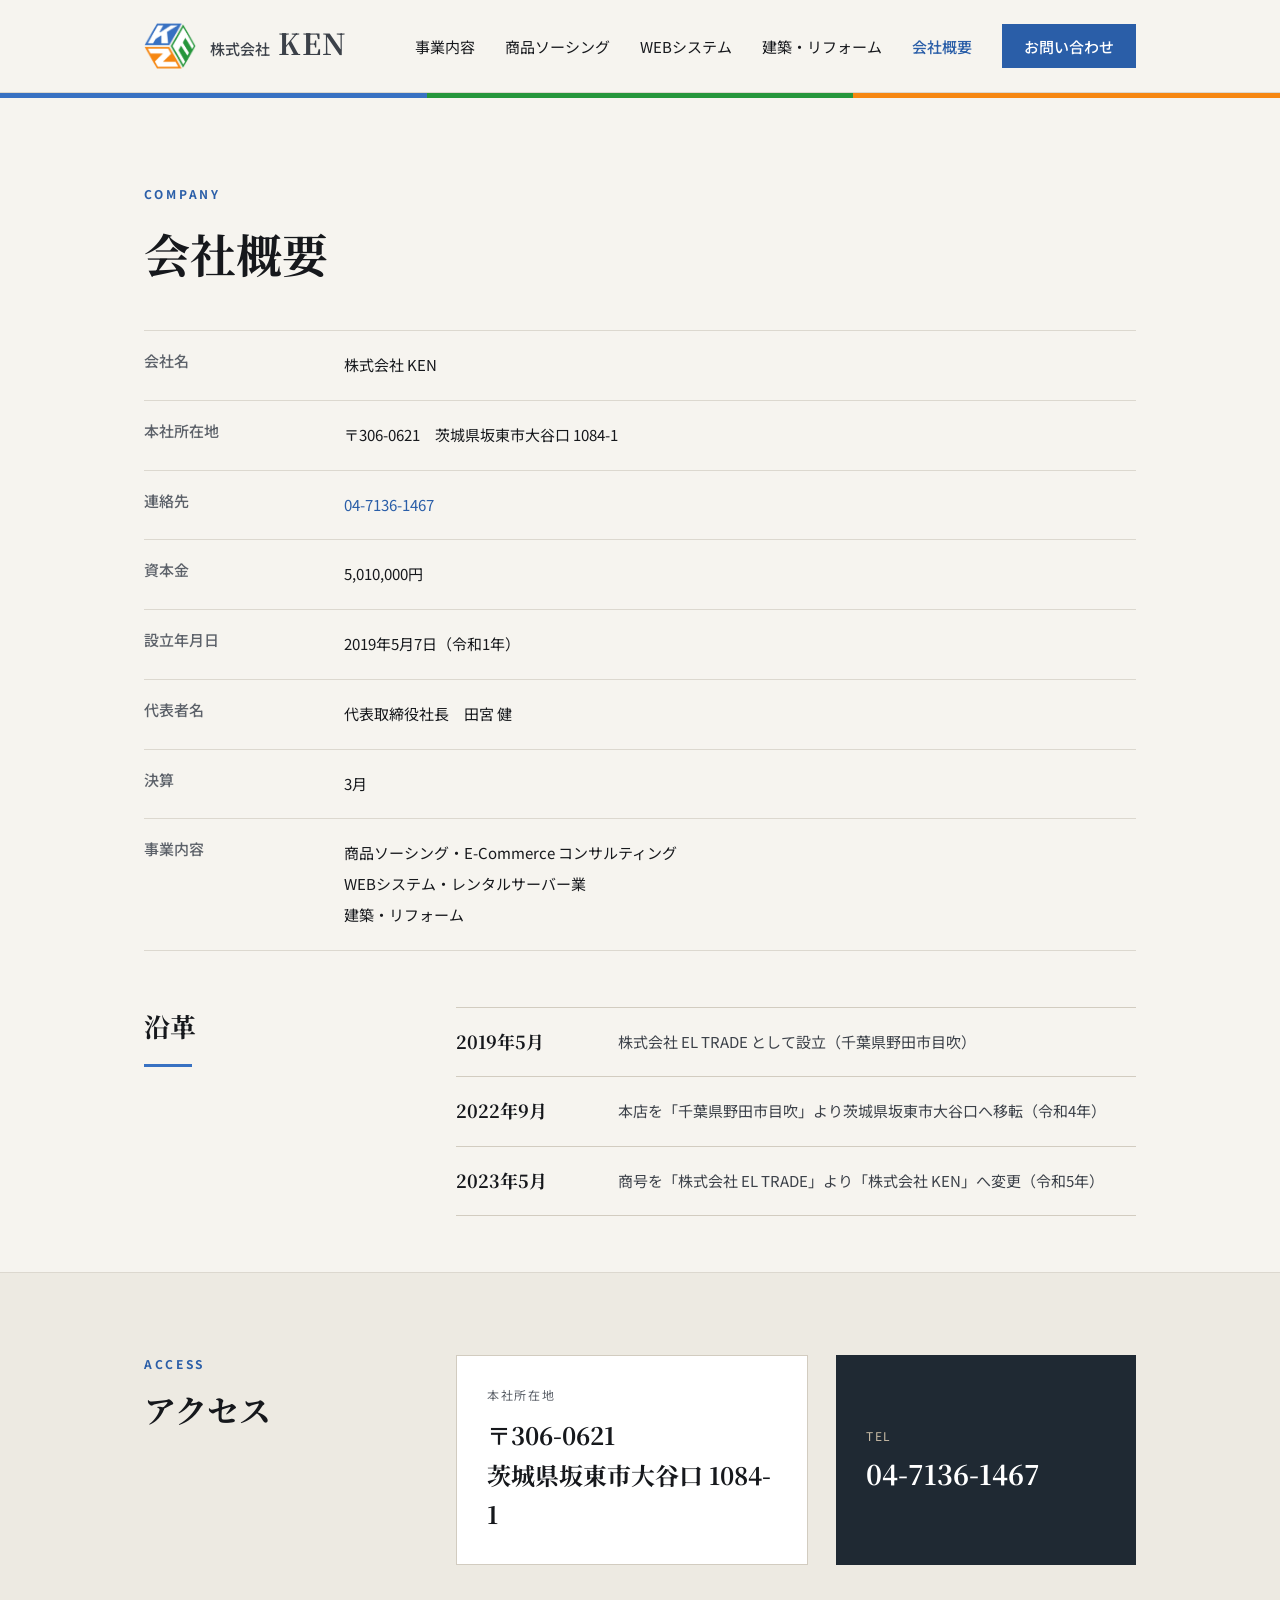
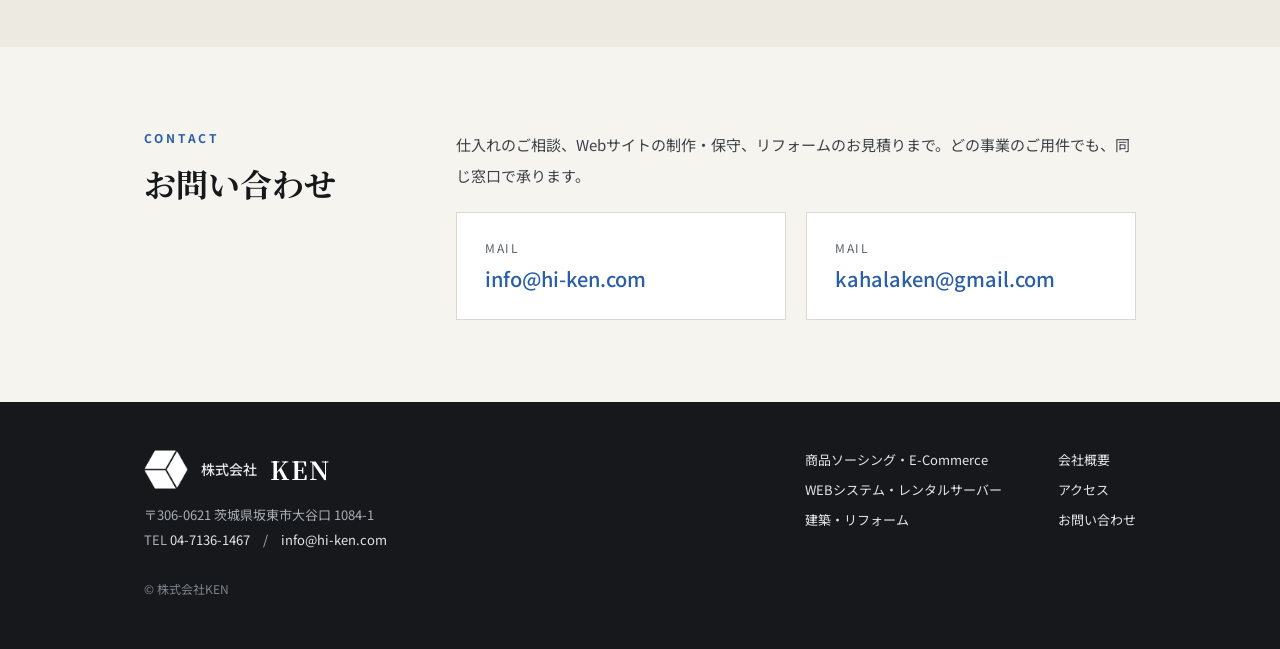
==== company.html @ d23399e8 "hi-ken.com 새 홈페이지 첫 판 (11개 파일) Co-Authored-By: Claude Fable 5.1 <noreply@anthropic.com>" ====
<!doctype html>
<html lang="ja">
<head>
<meta charset="utf-8">
<meta name="viewport" content="width=device-width, initial-scale=1">
<title>会社概要｜株式会社KEN</title>
<meta name="description" content="株式会社KEN 会社概要・アクセス・お問い合わせ。〒306-0621 茨城県坂東市大谷口 1084-1／TEL 04-7136-1467。">
<meta property="og:title" content="会社概要｜株式会社KEN">
<meta property="og:description" content="株式会社KEN 会社概要・アクセス・お問い合わせ。〒306-0621 茨城県坂東市大谷口 1084-1／TEL 04-7136-1467。">
<meta property="og:type" content="website">
<meta property="og:url" content="https://www.hi-ken.com/">
<meta property="og:image" content="https://www.hi-ken.com/images/logo.png">
<link rel="icon" href="images/favicon.png" type="image/png">
<link rel="apple-touch-icon" href="images/logo.png">
<link rel="preconnect" href="https://fonts.googleapis.com"><link rel="preconnect" href="https://fonts.gstatic.com" crossorigin><link rel="stylesheet" href="https://fonts.googleapis.com/css2?family=Noto+Sans+JP:wght@400;500;700&family=Noto+Serif+JP:wght@500;700&display=swap">
<link rel="stylesheet" href="style.css">
</head>
<body>
<a class="skip" href="#main">本文へスキップ</a>
<header class="site-head">
  <div class="inner">
    <a class="brand" href="index.html">
      <img src="images/logo.png" alt="株式会社KEN">
      <span class="txt"><span class="co">株式会社</span><span class="nm">KEN</span></span>
    </a>
    <button class="navtoggle" type="button" aria-label="メニューを開く" aria-expanded="false" aria-controls="gnav">
      <svg width="22" height="16" viewBox="0 0 22 16" fill="none" stroke="#16181C" stroke-width="1.6" aria-hidden="true"><path d="M0 1h22M0 8h22M0 15h22"/></svg>
    </button>
    <nav class="gnav" id="gnav">
      <a href="index.html#business">事業内容</a>
      <a href="sourcing.html">商品ソーシング</a>
      <a href="web.html">WEBシステム</a>
      <a href="reform.html">建築・リフォーム</a>
      <a href="company.html" class="on">会社概要</a>
      <a class="btn-head" href="company.html#contact">お問い合わせ</a>
    </nav>
  </div>
</header>
<div class="tribar" aria-hidden="true"><i></i><i></i><i></i></div>
<main id="main">
<section style="padding-bottom:44px">
  <div class="wrap">
    <span class="eyebrow">COMPANY</span>
    <h1 class="h-sec" style="font-size:46px;margin-top:16px">会社概要</h1>
  </div>
</section>

<section style="padding-top:0;padding-bottom:56px">
  <div class="wrap">
    <table class="ctable"><tbody><tr><th scope="row">会社名</th><td>株式会社 KEN</td></tr><tr><th scope="row">本社所在地</th><td>〒306-0621　茨城県坂東市大谷口 1084-1</td></tr><tr><th scope="row">連絡先</th><td><a href="tel:0471361467">04-7136-1467</a></td></tr><tr><th scope="row">資本金</th><td>5,010,000円</td></tr><tr><th scope="row">設立年月日</th><td>2019年5月7日（令和1年）</td></tr><tr><th scope="row">代表者名</th><td>代表取締役社長　田宮 健</td></tr><tr><th scope="row">決算</th><td>3月</td></tr><tr><th scope="row">事業内容</th><td>商品ソーシング・E-Commerce コンサルティング<br>WEBシステム・レンタルサーバー業<br>建築・リフォーム</td></tr></tbody></table>
  </div>
</section>

<section style="padding-top:0;padding-bottom:56px">
  <div class="wrap split">
    <div class="side" style="width:240px;flex:0 0 240px"><h2 style="font-size:26px">沿革</h2><i class="rule"></i></div>
    <div class="main">
      <ol class="hist">
        <li><span class="d">2019年5月</span><span class="t">株式会社 EL TRADE として設立（千葉県野田市目吹）</span></li>
        <li><span class="d">2022年9月</span><span class="t">本店を「千葉県野田市目吹」より茨城県坂東市大谷口へ移転（令和4年）</span></li>
        <li><span class="d">2023年5月</span><span class="t">商号を「株式会社 EL TRADE」より「株式会社 KEN」へ変更（令和5年）</span></li>
      </ol>
    </div>
  </div>
</section>

<section class="band" id="access">
  <div class="wrap split">
    <div class="side" style="width:240px;flex:0 0 240px"><span class="eyebrow">ACCESS</span><h2 style="font-size:32px">アクセス</h2></div>
    <div class="main">
      <div class="accessrow">
        <div class="addr">
          <span class="cap">本社所在地</span>
          <p>〒306-0621<br>茨城県坂東市大谷口 1084-1</p>
        </div>
        <div class="tel">
          <span class="cap">TEL</span>
          <a href="tel:0471361467">04-7136-1467</a>
        </div>
      </div>
    </div>
  </div>
</section>

<section id="contact">
  <div class="wrap split">
    <div class="side" style="width:240px;flex:0 0 240px"><span class="eyebrow">CONTACT</span><h2 style="font-size:32px">お問い合わせ</h2></div>
    <div class="main">
      <p class="txt" style="margin-bottom:20px">仕入れのご相談、Webサイトの制作・保守、リフォームのお見積りまで。どの事業のご用件でも、同じ窓口で承ります。</p>
      <div class="mailgrid">
        <a href="mailto:info@hi-ken.com"><span class="cap">MAIL</span><span class="val">info@hi-ken.com</span></a>
        <a href="mailto:kahalaken@gmail.com"><span class="cap">MAIL</span><span class="val">kahalaken@gmail.com</span></a>
      </div>
    </div>
  </div>
</section>
</main>
<footer class="site-foot">
  <div class="inner">
    <div>
      <div class="brandrow">
        <img src="images/logo-white.png" alt="">
        <span class="co">株式会社</span><span class="nm">KEN</span>
      </div>
      <p class="addr">〒306-0621 茨城県坂東市大谷口 1084-1<br>TEL <a href="tel:0471361467">04-7136-1467</a>　/　<a href="mailto:info@hi-ken.com">info@hi-ken.com</a></p>
      <p class="copy">&copy; 株式会社KEN</p>
    </div>
    <div class="navs">
      <nav>
        <a href="sourcing.html">商品ソーシング・E-Commerce</a>
        <a href="web.html">WEBシステム・レンタルサーバー</a>
        <a href="reform.html">建築・リフォーム</a>
      </nav>
      <nav>
        <a href="company.html">会社概要</a>
        <a href="company.html#access">アクセス</a>
        <a href="company.html#contact">お問い合わせ</a>
      </nav>
    </div>
  </div>
</footer>
<script>
(function(){
  var b=document.querySelector('.navtoggle'), n=document.getElementById('gnav');
  if(!b||!n) return;
  b.addEventListener('click',function(){
    var open=n.classList.toggle('open');
    b.setAttribute('aria-expanded', open?'true':'false');
    b.setAttribute('aria-label', open?'メニューを閉じる':'メニューを開く');
  });
})();
</script>
</body>
</html>
---- style.css ----
@charset "UTF-8";

/* ==========================================================
   株式会社KEN — hi-ken.com
   色は社章（立方体）の三面から。青=ソーシング / 緑=WEB / 橙=建築
   ========================================================== */

:root{
  --blue:#3871C2;
  --blue-ink:#2A5EA8;
  --blue-dark:#1C4479;
  --green:#26963C;
  --green-ink:#1C7A30;
  --orange:#F68712;
  --orange-ink:#99530A;

  --ground:#F6F4EF;
  --ground-2:#EDEAE2;
  --white:#FFFFFF;
  --ink:#16181C;
  --body:#3C4149;
  --muted:#5C6169;
  --line:#DCD8CF;
  --line-2:#D2CCC0;
  --deep:#1F2933;
  --deep-line:#3C4753;
  --sand:#C9BCA6;

  --wrap:1136px;
  --pad:72px;

  --serif:"Noto Serif JP",serif;
  --sans:"Noto Sans JP",system-ui,-apple-system,sans-serif;
}

*{box-sizing:border-box}

html{scroll-behavior:smooth}

body{
  margin:0;
  font-family:var(--sans);
  background:var(--ground);
  color:var(--ink);
  -webkit-text-size-adjust:100%;
}

img{max-width:100%;height:auto;display:block}

a{color:var(--blue-ink);text-decoration:none}
a:hover{color:var(--blue-dark);text-decoration:underline}

.wrap{max-width:var(--wrap);margin:0 auto;padding-left:var(--pad);padding-right:var(--pad)}
@media (max-width:900px){:root{--pad:24px}}

.skip{position:absolute;left:-9999px}
.skip:focus{left:8px;top:8px;z-index:99;background:#fff;padding:10px 16px;border:2px solid var(--ink)}

/* ---------- ヘッダー ---------- */
.site-head{
  background:var(--ground);
  border-bottom:1px solid var(--line);
  position:sticky;top:0;z-index:50;
}
.site-head .inner{
  max-width:var(--wrap);margin:0 auto;
  padding:0 var(--pad);
  height:92px;display:flex;align-items:center;justify-content:space-between;gap:16px;
}
.brand{display:flex;align-items:center;gap:14px;color:var(--ink)}
.brand:hover{text-decoration:none;color:var(--ink)}
.brand img{width:52px;height:46px;object-fit:contain}
.brand .co{font-size:15px;font-weight:500}
.brand .nm{font-family:var(--serif);font-weight:700;font-size:29px;letter-spacing:.06em;line-height:1}
.brand .txt{display:flex;align-items:baseline;gap:8px}

.gnav{display:flex;align-items:center;gap:30px}
.gnav a{font-size:15px;color:var(--ink)}
.gnav a.on{color:var(--blue-ink);font-weight:500}
.gnav .btn-head{
  display:inline-flex;align-items:center;height:44px;padding:0 22px;
  background:var(--blue-ink);color:#fff;font-size:15px;font-weight:500;
}
.gnav .btn-head:hover{background:var(--blue-dark);color:#fff;text-decoration:none}

.navtoggle{display:none;width:44px;height:44px;border:0;background:transparent;cursor:pointer;align-items:center;justify-content:center}

@media (max-width:900px){
  .site-head .inner{height:66px}
  .brand img{width:40px;height:35px}
  .brand .nm{font-size:23px}
  .brand .co{font-size:12px}
  .navtoggle{display:flex}
  .gnav{
    display:none;position:absolute;left:0;right:0;top:100%;
    background:var(--ground);border-bottom:1px solid var(--line);
    flex-direction:column;align-items:stretch;gap:0;padding:8px 24px 20px;
  }
  .gnav.open{display:flex}
  .gnav a{padding:16px 0;border-bottom:1px solid var(--line)}
  .gnav .btn-head{margin-top:14px;justify-content:center;border:0}
}

/* 三色帯 */
.tribar{height:5px;display:flex}
.tribar i{flex:1}
.tribar i:nth-child(1){background:var(--blue)}
.tribar i:nth-child(2){background:var(--green)}
.tribar i:nth-child(3){background:var(--orange)}

/* ---------- 共通パーツ ---------- */
.eyebrow{font-size:12px;letter-spacing:.24em;color:var(--blue-ink);font-weight:700}
.eyebrow.g{color:var(--green-ink)}
.eyebrow.o{color:var(--orange-ink)}

h1,h2,h3{font-family:var(--serif);font-weight:700;margin:0}
.h-sec{font-size:40px}
@media (max-width:900px){.h-sec{font-size:27px}}

.lead{font-size:17px;line-height:2.05;color:var(--body);margin:0}
.txt{font-size:15px;line-height:2.1;color:var(--body);margin:0}
@media (max-width:900px){.lead{font-size:15px}.txt{font-size:14px;line-height:2.05}}

.btn{display:inline-flex;align-items:center;justify-content:center;height:52px;padding:0 30px;font-size:15px;font-weight:500}
.btn-dark{background:var(--ink);color:#fff}
.btn-dark:hover{background:#000;color:#fff;text-decoration:none}
.btn-line{border:1px solid var(--ink);color:var(--ink)}
.btn-line:hover{background:var(--ink);color:#fff;text-decoration:none}
.btn-blue{background:var(--blue-ink);color:#fff}
.btn-blue:hover{background:var(--blue-dark);color:#fff;text-decoration:none}
.btn-green{background:var(--green-ink);color:#fff}
.btn-green:hover{background:#155E25;color:#fff;text-decoration:none}
.btn-orange{background:var(--orange-ink);color:#fff}
.btn-orange:hover{background:#7A4208;color:#fff;text-decoration:none}
.btn-white{background:#fff;color:var(--ink)}
.btn-white:hover{background:#eee;color:var(--ink);text-decoration:none}

section{padding:82px 0}
@media (max-width:900px){section{padding:40px 0}}

/* ---------- ヒーロー ---------- */
.hero{display:flex;gap:56px;align-items:flex-start}
.hero .left{flex:1 1 0;min-width:0;display:flex;flex-direction:column;gap:22px}
.hero h1{font-size:54px;line-height:1.38}
.hero .welcome{font-family:var(--serif);font-size:21px;font-weight:500;color:var(--muted)}
.hero .btns{display:flex;gap:14px;flex-wrap:wrap;padding-top:6px}
.hero .panel{
  width:392px;flex:0 0 392px;background:var(--deep);color:#fff;padding:36px;
  display:flex;flex-direction:column;justify-content:space-between;gap:28px;align-self:stretch;
}
.hero .panel .cap{font-size:12px;letter-spacing:.2em;color:var(--sand)}
.hero .panel .note{font-size:13px;line-height:1.9;color:var(--sand);margin:0}
.fieldrow{display:flex;align-items:center;gap:14px}
.fieldrow .bar{width:12px;height:32px;flex:0 0 12px}
.fieldrow .nm{font-family:var(--serif);font-size:23px;font-weight:700;color:#fff;display:block}
.fieldrow .sub{font-size:12px;color:var(--sand);display:block}
.fields{display:flex;flex-direction:column;gap:16px}
@media (max-width:1000px){
  .hero{flex-direction:column;gap:32px}
  .hero h1{font-size:30px;line-height:1.45}
  .hero .welcome{font-size:16px}
  .hero .panel{width:100%;flex:1 1 auto;padding:26px}
  .hero .btns{flex-direction:column;align-items:stretch}
  .hero .btns .btn{width:100%}
}

/* ---------- 数字帯 ---------- */
.facts{background:var(--ground-2);border-top:1px solid var(--line);border-bottom:1px solid var(--line);padding:36px 0}
.facts .grid{display:grid;grid-template-columns:repeat(4,minmax(0,1fr));gap:40px}
.facts dt{font-size:12px;letter-spacing:.16em;color:var(--muted)}
.facts dd{margin:7px 0 0;font-family:var(--serif);font-size:26px;font-weight:700}
@media (max-width:900px){
  .facts .grid{grid-template-columns:repeat(2,minmax(0,1fr));gap:22px}
  .facts dd{font-size:20px}
}

/* ---------- ピックアップ（ゴルフ） ---------- */
.pickup{background:var(--deep);color:#fff;padding:80px 0}
.pickup .row{display:flex;gap:56px;align-items:flex-start}
.pickup .left{flex:1 1 0;min-width:0;display:flex;flex-direction:column;gap:22px}
.pickup .tag{display:flex;align-items:center;gap:12px}
.pickup .tag i{width:34px;height:4px;background:var(--blue);display:block}
.pickup .tag span{font-size:12px;letter-spacing:.22em;color:#8FB6E4;font-weight:700}
.pickup h2{font-size:40px;line-height:1.42}
.pickup p{margin:0;font-size:16px;line-height:2.05;color:#D9DDE2}
.pickup .cards{flex:0 0 420px;display:flex;flex-direction:column;gap:16px}
.pickup .card{border:1px solid var(--deep-line);padding:22px 24px}
.pickup .card h3{font-size:18px;color:#fff;margin-bottom:7px}
.pickup .card p{font-size:14px;line-height:1.9;color:var(--sand)}
.pickup .btn{align-self:flex-start}
@media (max-width:1000px){
  .pickup{padding:40px 0}
  .pickup .row{flex-direction:column;gap:26px}
  .pickup h2{font-size:25px}
  .pickup p{font-size:14px;line-height:2}
  .pickup .cards{flex:1 1 auto;width:100%}
  .pickup .btn{width:100%}
}

/* ---------- 事業カード ---------- */
.sec-head{display:flex;align-items:flex-end;justify-content:space-between;gap:32px;margin-bottom:40px}
.sec-head .t{display:flex;flex-direction:column;gap:14px}
.sec-head .note{width:420px;font-size:14px;line-height:2;color:var(--muted);margin:0}
@media (max-width:1000px){
  .sec-head{flex-direction:column;align-items:flex-start;gap:16px;margin-bottom:24px}
  .sec-head .note{width:auto}
}

.bizgrid{display:grid;grid-template-columns:repeat(3,minmax(0,1fr));gap:26px}
@media (max-width:1000px){.bizgrid{grid-template-columns:1fr;gap:18px}}

.biz{
  background:var(--white);border:1px solid var(--line);border-top:6px solid var(--blue);
  padding:32px 30px 34px;display:flex;flex-direction:column;gap:17px;
}
.biz.g{border-top-color:var(--green)}
.biz.o{border-top-color:var(--orange)}
.biz .no{font-family:var(--serif);font-size:30px;font-weight:700;color:var(--blue);line-height:1}
.biz.g .no{color:var(--green-ink)}
.biz.o .no{color:var(--orange-ink)}
.biz h3{font-size:22px;line-height:1.55}
.biz ul{margin:0;padding:0;list-style:none;display:flex;flex-direction:column;gap:11px}
.biz li{font-size:14px;line-height:1.75;color:var(--body);padding-left:20px;text-indent:-20px}
.biz .more{margin-top:auto;font-size:14px;font-weight:500;padding-top:6px}

/* ---------- 沿革 ---------- */
.band{background:var(--ground-2);border-top:1px solid var(--line)}
.split{display:flex;gap:72px;align-items:flex-start}
.split .side{width:300px;flex:0 0 300px;display:flex;flex-direction:column;gap:14px}
.split .side h2{font-size:38px}
.split .main{flex:1 1 0;min-width:0}
@media (max-width:1000px){
  .split{flex-direction:column;gap:20px}
  .split .side{width:auto;flex:1 1 auto}
  .split .side h2{font-size:27px}
}
.rule{width:48px;height:3px;background:var(--blue);margin-top:6px}
.rule.g{background:var(--green)}
.rule.o{background:var(--orange)}

.hist{margin:0;padding:0;list-style:none}
.hist li{display:flex;gap:32px;padding:20px 0;border-top:1px solid var(--line-2)}
.hist li:last-child{border-bottom:1px solid var(--line-2)}
.hist .d{width:130px;flex:0 0 130px;font-family:var(--serif);font-size:18px;font-weight:700}
.hist .t{font-size:15px;line-height:1.9;color:var(--body)}
@media (max-width:700px){
  .hist li{flex-direction:column;gap:6px;padding:14px 0}
  .hist .d{width:auto;flex:1 1 auto;font-size:15px}
  .hist .t{font-size:14px}
}

/* ---------- お問い合わせ ---------- */
.contact{display:flex;align-items:center;justify-content:space-between;gap:56px}
.contact .left{display:flex;flex-direction:column;gap:18px}
.contact h2{font-size:38px;line-height:1.45}
.contact .box{width:400px;flex:0 0 400px;background:var(--white);border:1px solid var(--line);padding:30px}
.contact dl{margin:0;display:flex;flex-direction:column;gap:16px}
.contact dt{font-size:12px;letter-spacing:.14em;color:var(--muted)}
.contact dd{margin:6px 0 0}
.tel-big{font-family:var(--serif);font-size:26px;font-weight:700;color:var(--ink)}
.tel-big:hover{color:var(--ink)}
@media (max-width:1000px){
  .contact{flex-direction:column;align-items:stretch;gap:24px}
  .contact h2{font-size:25px}
  .contact .box{width:auto;flex:1 1 auto;padding:22px}
}

/* ---------- 下層ページ ---------- */
.page-hero{background:var(--deep);color:#fff;border-top:6px solid var(--blue);padding:60px 0 52px}
.page-hero.g{border-top-color:var(--green)}
.page-hero.o{border-top-color:var(--orange)}
.page-hero .cap{font-size:12px;letter-spacing:.22em;color:var(--sand);font-weight:700}
.page-hero h1{font-size:42px;line-height:1.42;margin:18px 0}
.page-hero p{margin:0;font-size:15px;line-height:1.95;color:var(--sand)}
@media (max-width:900px){
  .page-hero{padding:34px 0 30px}
  .page-hero h1{font-size:26px;margin:12px 0}
  .page-hero p{font-size:13px}
}

.for-you{display:flex;flex-direction:column;gap:20px}
.for-you article{
  background:var(--white);border:1px solid var(--line);border-left:5px solid var(--blue);
  padding:32px 36px;display:flex;gap:44px;align-items:flex-start;
}
.for-you .side{width:290px;flex:0 0 290px;display:flex;flex-direction:column;gap:10px}
.for-you .no{font-family:var(--serif);font-size:34px;font-weight:700;color:var(--blue);line-height:1}
.for-you h3{font-family:var(--sans);font-size:19px;font-weight:700;line-height:1.65}
.for-you .body{flex:1 1 0;min-width:0;display:flex;flex-direction:column;gap:14px}
@media (max-width:1000px){
  .for-you article{flex-direction:column;gap:14px;padding:22px 20px}
  .for-you .side{width:auto;flex:1 1 auto}
  .for-you .no{font-size:26px}
  .for-you h3{font-size:17px}
}

.goal{background:var(--ground-2);border-top:1px solid var(--line);border-bottom:1px solid var(--line);padding:52px 0;text-align:center}
.goal .eyebrow{display:block;margin-bottom:16px}
.goal p{margin:0;font-family:var(--serif);font-size:30px;font-weight:700;line-height:1.6}
@media (max-width:900px){.goal{padding:30px 0}.goal p{font-size:20px}}

.cards2{display:grid;grid-template-columns:repeat(2,minmax(0,1fr));gap:22px}
.cards3{display:grid;grid-template-columns:repeat(3,minmax(0,1fr));gap:22px}
@media (max-width:1000px){.cards2,.cards3{grid-template-columns:1fr;gap:16px}}

.fcard{background:var(--white);border:1px solid var(--line);border-top:4px solid var(--blue);padding:28px 28px 30px;display:flex;flex-direction:column;gap:11px}
.fcard.g{border-top-color:var(--green)}
.fcard.o{border-top-color:var(--orange)}
.fcard h3{font-size:20px;line-height:1.5}
.fcard p{margin:0;font-size:14px;line-height:2.05;color:var(--body)}
.fcard ul{margin:0;padding:0;list-style:none;display:flex;flex-direction:column;gap:8px}
.fcard li{font-size:13px;line-height:1.75;color:var(--muted);padding-left:14px;text-indent:-14px}

.pcard{background:var(--white);border:1px solid var(--line-2);padding:26px 24px 28px;display:flex;flex-direction:column;gap:10px}
.pcard h3{font-size:19px}
.pcard p{margin:0;font-size:14px;line-height:2.05;color:var(--body)}

.chips{display:flex;flex-wrap:wrap;gap:10px}
.chips span{display:inline-flex;align-items:center;height:40px;padding:0 18px;background:#fff;border:1px solid var(--line-2);font-size:15px}

.cta{display:flex;align-items:center;justify-content:space-between;gap:48px}
.cta .left{display:flex;flex-direction:column;gap:12px}
.cta h2{font-size:30px}
.cta .btns{display:flex;align-items:center;gap:16px;flex-shrink:0;flex-wrap:wrap}
.cta .tel{display:inline-flex;align-items:center;height:56px;padding:0 30px;border:1px solid var(--ink);color:var(--ink);font-family:var(--serif);font-size:23px;font-weight:700}
.cta .tel:hover{background:var(--ink);color:#fff;text-decoration:none}
.cta .mail{height:56px}
@media (max-width:1000px){
  .cta{flex-direction:column;align-items:stretch;gap:20px}
  .cta h2{font-size:22px}
  .cta .btns{flex-direction:column;align-items:stretch}
  .cta .tel,.cta .mail{justify-content:center;width:100%}
}

/* ---------- 会社概要 表 ---------- */
.ctable{width:100%;border-collapse:collapse;font-size:15px}
.ctable th{width:200px;text-align:left;font-weight:500;color:var(--muted);padding:19px 0;border-top:1px solid var(--line);vertical-align:top}
.ctable td{padding:19px 0;border-top:1px solid var(--line);color:var(--ink);line-height:2.05}
.ctable tr:last-child th,.ctable tr:last-child td{border-bottom:1px solid var(--line)}
@media (max-width:700px){
  .ctable,.ctable tbody,.ctable tr,.ctable th,.ctable td{display:block;width:auto}
  .ctable th{padding:14px 0 0;border-top:1px solid var(--line);font-size:13px}
  .ctable td{padding:4px 0 14px;border-top:0;font-size:14px}
  .ctable tr:last-child th{border-bottom:0}
}

.accessrow{display:flex;gap:28px;align-items:stretch}
.accessrow .addr{flex:1 1 0;min-width:0;background:#fff;border:1px solid var(--line-2);padding:30px;display:flex;flex-direction:column;justify-content:center;gap:12px}
.accessrow .addr p{margin:0;font-family:var(--serif);font-size:24px;font-weight:700;line-height:1.65}
.accessrow .tel{width:300px;flex:0 0 300px;background:var(--deep);color:#fff;padding:30px;display:flex;flex-direction:column;justify-content:center;gap:10px}
.accessrow .tel a{font-family:var(--serif);font-size:27px;font-weight:700;color:#fff}
.accessrow .cap{font-size:12px;letter-spacing:.14em;color:var(--muted)}
.accessrow .tel .cap{color:var(--sand)}
@media (max-width:1000px){
  .accessrow{flex-direction:column;gap:16px}
  .accessrow .tel{width:auto;flex:1 1 auto}
  .accessrow .addr p{font-size:19px}
}

.mailgrid{display:grid;grid-template-columns:repeat(2,minmax(0,1fr));gap:20px}
.mailgrid a{background:#fff;border:1px solid var(--line);padding:26px 28px;display:flex;flex-direction:column;gap:8px;color:var(--ink)}
.mailgrid a:hover{text-decoration:none;border-color:var(--blue-ink)}
.mailgrid .cap{font-size:12px;letter-spacing:.14em;color:var(--muted)}
.mailgrid .val{font-size:20px;font-weight:500;color:var(--blue-ink);word-break:break-all}
@media (max-width:700px){.mailgrid{grid-template-columns:1fr;gap:14px}.mailgrid .val{font-size:17px}}

/* ---------- フッター ---------- */
.site-foot{background:var(--ink);color:#fff;padding:48px 0 52px}
.site-foot .inner{max-width:var(--wrap);margin:0 auto;padding:0 var(--pad);display:flex;justify-content:space-between;align-items:flex-start;gap:40px;flex-wrap:wrap}
.site-foot .brandrow{display:flex;align-items:center;gap:13px}
.site-foot .brandrow img{width:44px;height:39px;object-fit:contain}
.site-foot .co{font-size:14px;font-weight:500;color:#E3E5E8}
.site-foot .nm{font-family:var(--serif);font-weight:700;font-size:25px;letter-spacing:.06em}
.site-foot .addr{font-size:13px;line-height:1.95;color:#A8AEB6;margin:13px 0 0}
.site-foot nav{display:flex;flex-direction:column;gap:11px}
.site-foot .navs{display:flex;gap:56px;flex-wrap:wrap}
.site-foot a{font-size:13px;color:#E3E5E8}
.site-foot a:hover{color:#fff}
.copy{font-size:12px;color:#7E858E;margin:28px 0 0}
@media (max-width:900px){
  .site-foot{padding:30px 0 34px}
  .site-foot .inner{flex-direction:column;gap:22px}
  .site-foot .navs{gap:28px}
}
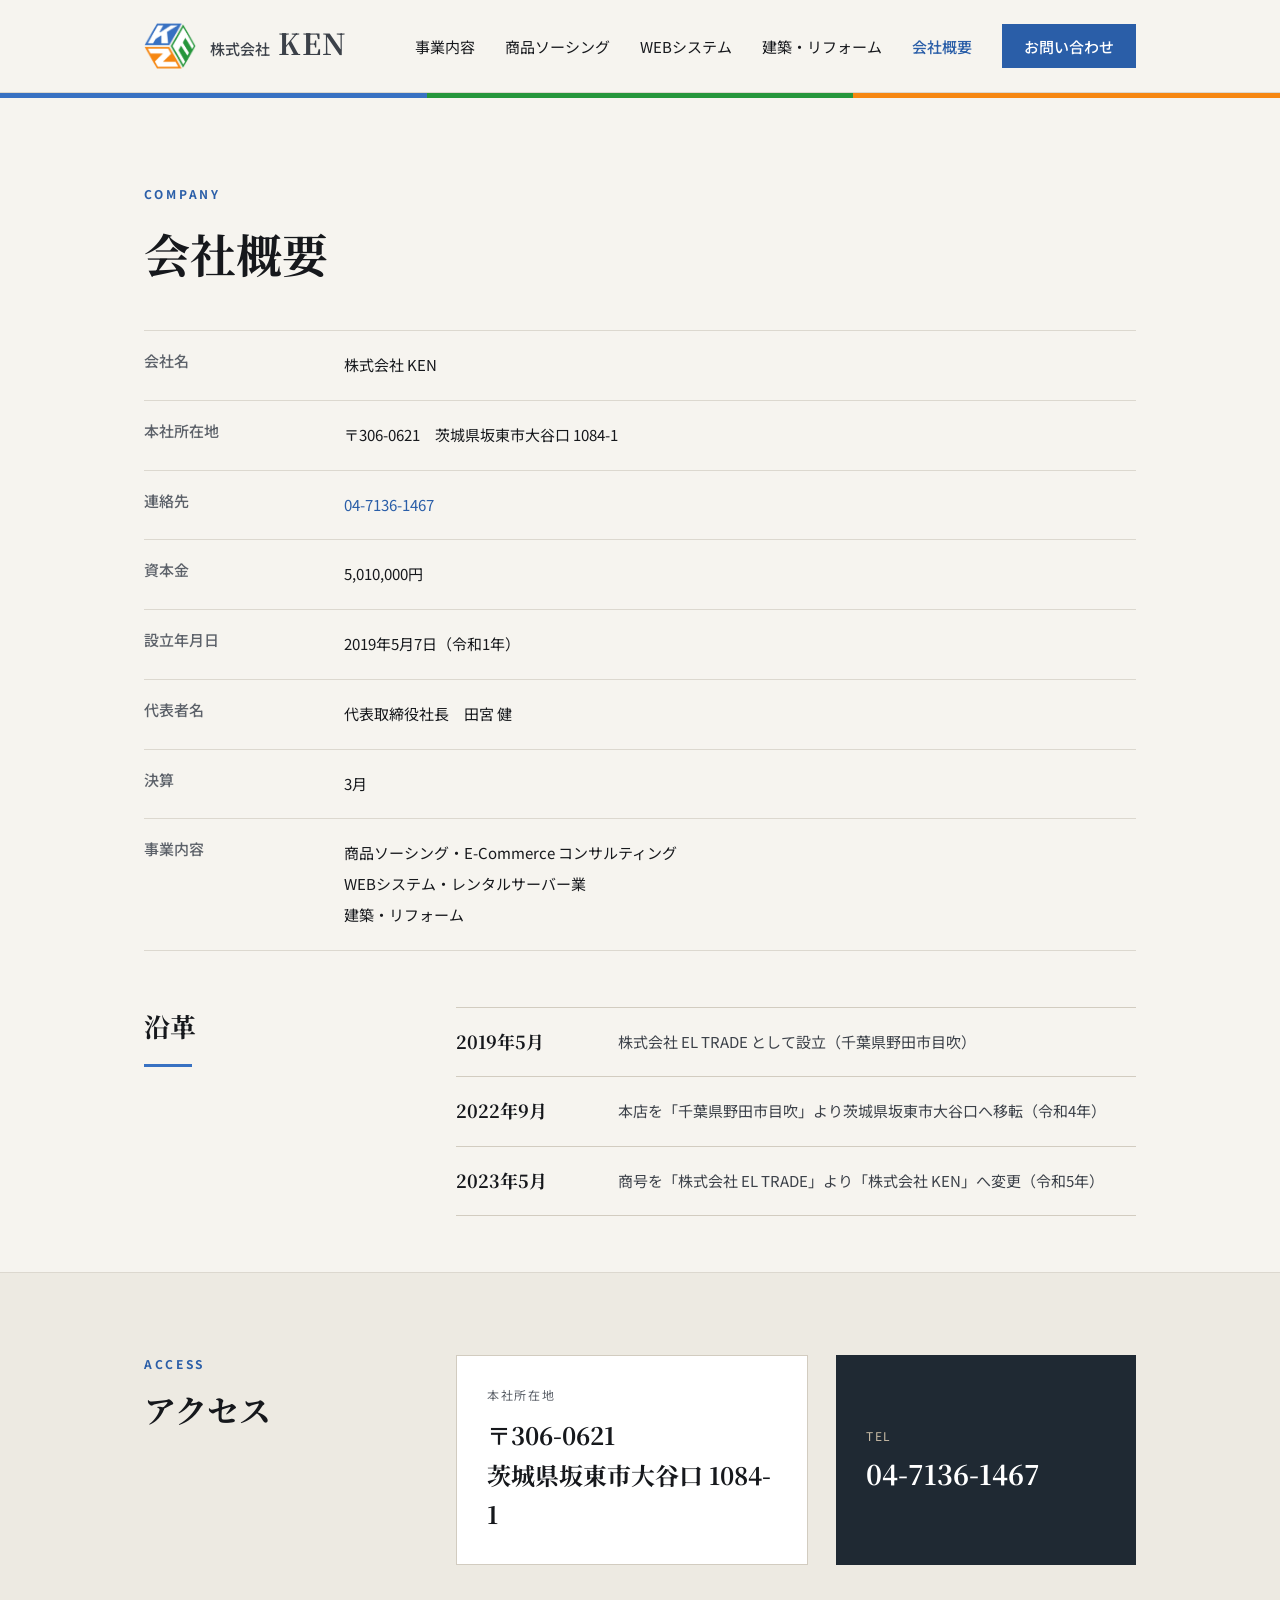
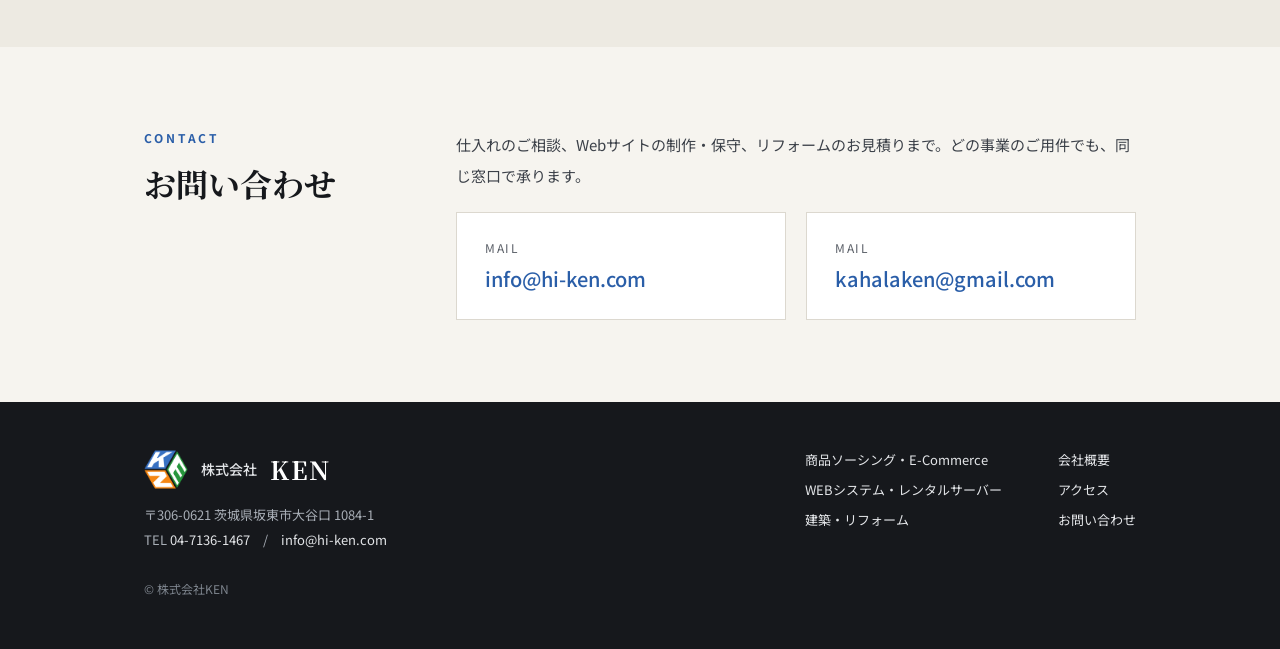
==== commit 9a3d13dc: "홈페이지 고친 판 — 첫 화면 숫자 띠·연혁 뺌 · 아래 로고 색깔 · 스토어 둘 Co-Authored-By: Claude Fable 5.1 <noreply@anthropic.co" ====
--- a/company.html
+++ b/company.html
@@ -99,7 +99,7 @@
   <div class="inner">
     <div>
       <div class="brandrow">
-        <img src="images/logo-white.png" alt="">
+        <img src="images/logo.png" alt="">
         <span class="co">株式会社</span><span class="nm">KEN</span>
       </div>
       <p class="addr">〒306-0621 茨城県坂東市大谷口 1084-1<br>TEL <a href="tel:0471361467">04-7136-1467</a>　/　<a href="mailto:info@hi-ken.com">info@hi-ken.com</a></p>
--- a/style.css
+++ b/style.css
@@ -382,3 +382,14 @@
   .site-foot .inner{flex-direction:column;gap:22px}
   .site-foot .navs{gap:28px}
 }
+
+/* ---------- ストアカード ---------- */
+.storecap{font-size:12px;letter-spacing:.14em;color:var(--sand);display:block}
+.pickup .card h3{font-family:var(--serif);font-size:22px;color:#fff;margin:8px 0 10px;letter-spacing:.04em}
+.pickup .card .storelink{display:inline-block;margin-top:12px;font-size:13px;color:#8FB6E4;word-break:break-all}
+.pickup .card .storelink:hover{color:#fff}
+.pickup .cards{flex:0 0 460px}
+.fcard .storecap{color:var(--muted)}
+.fcard h3{letter-spacing:.03em}
+.fcard a{font-size:13px;word-break:break-all;margin-top:4px}
+@media (max-width:1000px){.pickup .cards{flex:1 1 auto;width:100%}}
